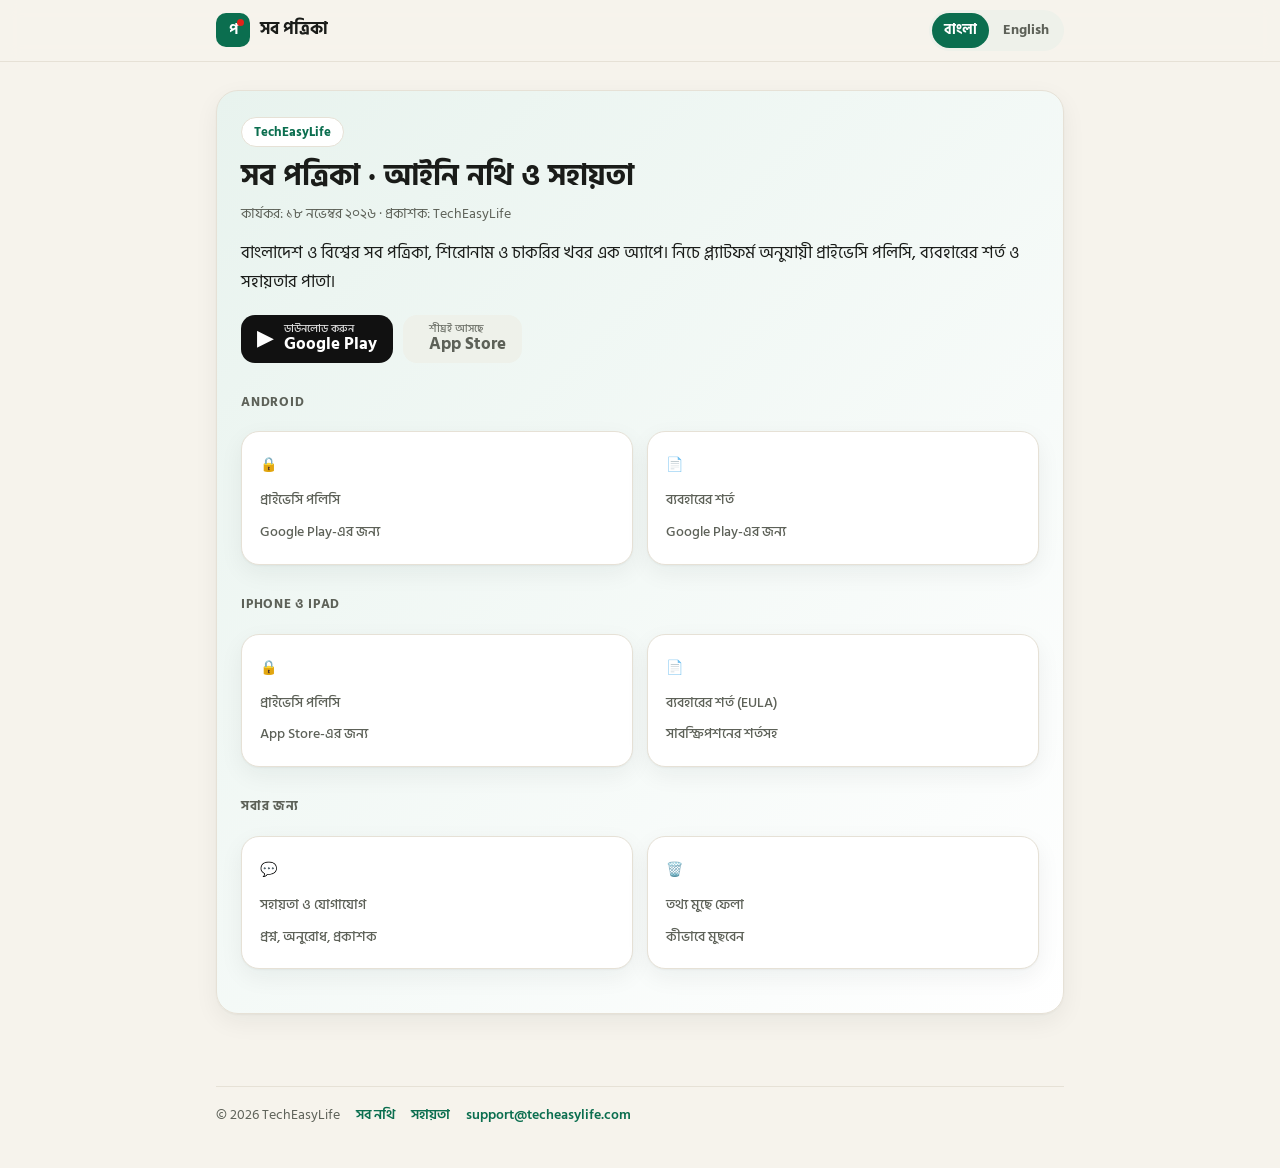
==== index.html @ 71c76f12 "Privacy policies, terms, support and data deletion for All Newspapers (Android and iPhone/iPad) Co-A" ====
<!doctype html>
<html lang="bn">
<head>
<meta charset="utf-8">
<meta name="viewport" content="width=device-width, initial-scale=1">
<title>All Newspapers · Legal &amp; support · All Newspapers (সব পত্রিকা)</title>
<meta name="description" content="All Newspapers · Legal &amp; support for All Newspapers (সব পত্রিকা), published by TechEasyLife.">
<link rel="canonical" href="https://monjil404.github.io/sob-potrika-legal/index.html">
<link rel="icon" href="favicon.svg" type="image/svg+xml">
<meta name="theme-color" content="#0b6e4f">
<link rel="preconnect" href="https://fonts.googleapis.com"><link rel="preconnect" href="https://fonts.gstatic.com" crossorigin>
<link href="https://fonts.googleapis.com/css2?family=Hind+Siliguri:wght@400;500;600;700&display=swap" rel="stylesheet">
<link rel="stylesheet" href="assets/style.css">
</head>
<body>
<header class="top"><div class="in">
  <a class="brand" href="index.html"><span class="logo">প</span><span><span class="bn">সব পত্রিকা</span><span class="en">All Newspapers</span></span></a>
  <span class="sp"></span>
  <div class="lang" role="group" aria-label="Language"><button data-l="bn" aria-pressed="true">বাংলা</button><button data-l="en" aria-pressed="false">English</button></div>
</div></header>
<main>
  <div class="hero">
    <div class="badge"><span class="bn">TechEasyLife</span><span class="en">TechEasyLife</span></div>
    <h1><span class="bn">সব পত্রিকা · আইনি নথি ও সহায়তা</span><span class="en">All Newspapers · Legal & support</span></h1>
    <p class="meta"><span class="bn">কার্যকর: ১৮ নভেম্বর ২০২৬ · প্রকাশক: TechEasyLife</span><span class="en">Effective 18 November 2026 · Published by TechEasyLife</span></p>
    <p class="bn" style="margin-top:12px">বাংলাদেশ ও বিশ্বের সব পত্রিকা, শিরোনাম ও চাকরির খবর এক অ্যাপে। নিচে প্ল্যাটফর্ম অনুযায়ী প্রাইভেসি পলিসি, ব্যবহারের শর্ত ও সহায়তার পাতা।</p><p class="en" style="margin-top:12px">Every newspaper, headline and job circular from Bangladesh and the world, in one app. Below are the privacy policy, terms and support pages for each platform.</p><div class="stores"><a class="store" href="https://play.google.com/store/apps/details?id=com.techeasylife.allbanglanewspaper"><span class="ic">▶</span><span><small><span class="bn">ডাউনলোড করুন</span><span class="en">Get it on</span></small>Google Play</span></a><span class="store soon"><span class="ic"></span><span><small><span class="bn">শীঘ্রই আসছে</span><span class="en">Coming soon to the</span></small>App Store</span></span></div><div class="group"><span class="bn">Android</span><span class="en">Android</span></div><div class="grid"><a class="tile" href="android/privacy.html"><span class="ic">🔒</span><b><span class="bn">প্রাইভেসি পলিসি</span><span class="en">Privacy Policy</span></b><span><span class="bn">Google Play-এর জন্য</span><span class="en">For Google Play</span></span></a><a class="tile" href="android/terms.html"><span class="ic">📄</span><b><span class="bn">ব্যবহারের শর্ত</span><span class="en">Terms of Use</span></b><span><span class="bn">Google Play-এর জন্য</span><span class="en">For Google Play</span></span></a></div><div class="group"><span class="bn">iPhone ও iPad</span><span class="en">iPhone &amp; iPad</span></div><div class="grid"><a class="tile" href="ios/privacy.html"><span class="ic">🔒</span><b><span class="bn">প্রাইভেসি পলিসি</span><span class="en">Privacy Policy</span></b><span><span class="bn">App Store-এর জন্য</span><span class="en">For the App Store</span></span></a><a class="tile" href="ios/terms.html"><span class="ic">📄</span><b><span class="bn">ব্যবহারের শর্ত (EULA)</span><span class="en">Terms of Use (EULA)</span></b><span><span class="bn">সাবস্ক্রিপশনের শর্তসহ</span><span class="en">Including subscription terms</span></span></a></div><div class="group"><span class="bn">সবার জন্য</span><span class="en">For everyone</span></div><div class="grid"><a class="tile" href="support.html"><span class="ic">💬</span><b><span class="bn">সহায়তা ও যোগাযোগ</span><span class="en">Support & contact</span></b><span><span class="bn">প্রশ্ন, অনুরোধ, প্রকাশক</span><span class="en">Questions, requests, publishers</span></span></a><a class="tile" href="data-deletion.html"><span class="ic">🗑️</span><b><span class="bn">তথ্য মুছে ফেলা</span><span class="en">Delete your data</span></b><span><span class="bn">কীভাবে মুছবেন</span><span class="en">How to remove your data</span></span></a></div>
  </div>
  
</main>
<footer><div class="row">
  <span>© 2026 TechEasyLife</span>
  <a href="index.html"><span class="bn">সব নথি</span><span class="en">All documents</span></a>
  <a href="support.html"><span class="bn">সহায়তা</span><span class="en">Support</span></a>
  <a href="mailto:support@techeasylife.com">support@techeasylife.com</a>
</div></footer>
<script src="assets/lang.js"></script>
</body>
</html>
---- assets/style.css ----
:root{--bg:#f6f3ec;--card:#fff;--ink:#1a1c19;--muted:#5d6158;--line:#e6e1d6;--brand:#0b6e4f;--brand-2:#e2231a;--soft:#e8f3ee;--chip:#eef1ea;--shadow:0 1px 2px rgba(0,0,0,.04),0 8px 24px rgba(16,40,30,.06)}
@media (prefers-color-scheme:dark){:root{--bg:#0f1210;--card:#171b18;--ink:#e7e5df;--muted:#a3a89f;--line:#262c27;--brand:#6fd1a8;--brand-2:#ff6b5f;--soft:#13261e;--chip:#1e2420;--shadow:none}}
*{box-sizing:border-box}html{scroll-behavior:smooth}
body{margin:0;background:var(--bg);color:var(--ink);font:16.5px/1.75 "Hind Siliguri","Noto Sans Bengali",system-ui,-apple-system,"Segoe UI",sans-serif;-webkit-font-smoothing:antialiased}
a{color:var(--brand);text-decoration:none;font-weight:600}a:hover{text-decoration:underline}
.top{position:sticky;top:0;z-index:5;background:color-mix(in srgb,var(--bg) 88%,transparent);backdrop-filter:saturate(1.4) blur(10px);-webkit-backdrop-filter:saturate(1.4) blur(10px);border-bottom:1px solid var(--line)}
.top .in{max-width:880px;margin:0 auto;padding:10px 16px;display:flex;align-items:center;gap:12px}
.brand{display:flex;align-items:center;gap:10px;color:var(--ink);font-weight:800;font-size:17px}
.brand:hover{text-decoration:none}
.logo{width:34px;height:34px;border-radius:10px;background:var(--brand);display:grid;place-items:center;color:#fff;font-weight:800;font-size:15px;position:relative;flex:none}
.logo:after{content:"";position:absolute;top:6px;right:6px;width:7px;height:7px;border-radius:50%;background:var(--brand-2)}
.sp{flex:1}
.lang{display:inline-flex;background:var(--chip);border-radius:999px;padding:3px;gap:2px}
.lang button{border:0;background:transparent;color:var(--muted);font:inherit;font-size:14px;font-weight:700;padding:5px 12px;border-radius:999px;cursor:pointer}
.lang button[aria-pressed=true]{background:var(--brand);color:#fff}
@media (prefers-color-scheme:dark){.lang button[aria-pressed=true]{color:#06140e}}
main{max-width:880px;margin:0 auto;padding:28px 16px 72px}
.hero{background:linear-gradient(135deg,var(--soft),var(--card));border:1px solid var(--line);border-radius:22px;padding:26px 24px;box-shadow:var(--shadow)}
.badge{display:inline-flex;align-items:center;gap:6px;font-size:13px;font-weight:700;color:var(--brand);background:var(--card);border:1px solid var(--line);border-radius:999px;padding:3px 12px;margin-bottom:10px}
h1{font-size:30px;line-height:1.3;margin:0 0 6px}
.meta{color:var(--muted);font-size:14px;margin:0}
.toc{margin:18px 0 0;display:flex;flex-wrap:wrap;gap:8px}
.toc a{font-size:14px;background:var(--card);border:1px solid var(--line);border-radius:999px;padding:4px 12px;color:var(--ink);font-weight:600}
.toc a:hover{border-color:var(--brand);text-decoration:none}
section.card{background:var(--card);border:1px solid var(--line);border-radius:18px;padding:6px 24px 18px;margin:16px 0;box-shadow:var(--shadow);scroll-margin-top:72px}
h2{font-size:21px;margin:18px 0 6px;display:flex;align-items:center;gap:10px}
h2 .n{flex:none;width:28px;height:28px;border-radius:9px;background:var(--soft);color:var(--brand);display:grid;place-items:center;font-size:14px;font-weight:800}
h3{font-size:17px;margin:16px 0 4px}
p{margin:8px 0}ul{margin:6px 0;padding-left:22px}li{margin:4px 0}
.note{background:var(--soft);border-radius:14px;padding:12px 16px;margin:12px 0;font-size:15px}
table{width:100%;border-collapse:collapse;margin:10px 0;font-size:15px}
th,td{text-align:left;vertical-align:top;padding:9px 10px;border-bottom:1px solid var(--line)}
th{font-size:13px;text-transform:uppercase;letter-spacing:.03em;color:var(--muted)}
.grid{display:grid;grid-template-columns:repeat(auto-fit,minmax(240px,1fr));gap:14px;margin:18px 0}
.tile{display:block;background:var(--card);border:1px solid var(--line);border-radius:18px;padding:18px;color:var(--ink);box-shadow:var(--shadow);transition:transform .15s,border-color .15s}
.tile:hover{transform:translateY(-2px);border-color:var(--brand);text-decoration:none}
.tile b{display:block;font-size:17px;margin:6px 0 2px}.tile span{color:var(--muted);font-size:14px;font-weight:500}
.ic{font-size:22px}
.stores{display:flex;flex-wrap:wrap;gap:10px;margin:18px 0 4px}
.store{display:inline-flex;align-items:center;gap:10px;background:#111;color:#fff;border-radius:14px;padding:8px 16px;font-weight:700;font-size:17px;line-height:1.15}
.store:hover{text-decoration:none;opacity:.9}.store small{display:block;font-size:11px;font-weight:500;opacity:.85}
.store .ic{font-size:22px}.store.soon{background:var(--chip);color:var(--muted)}
@media (prefers-color-scheme:dark){.store{background:#fff;color:#111}}
.group{margin:28px 0 6px;font-size:13px;font-weight:800;letter-spacing:.06em;text-transform:uppercase;color:var(--muted)}
footer{max-width:880px;margin:0 auto;padding:0 16px 40px;color:var(--muted);font-size:14px}
footer .row{border-top:1px solid var(--line);padding-top:16px;display:flex;flex-wrap:wrap;gap:6px 16px}
[lang=en] .bn,[lang=bn] .en{display:none}
@media (max-width:560px){h1{font-size:25px}section.card{padding:4px 18px 16px}.hero{padding:22px 18px}
table,tbody,tr,td{display:block;width:100%}thead{display:none}
tr{border:1px solid var(--line);border-radius:14px;padding:6px 12px;margin:10px 0}
td{border:0;padding:4px 0}td:before{content:attr(data-l);display:block;font-size:12px;font-weight:700;letter-spacing:.03em;text-transform:uppercase;color:var(--muted)}}
@media print{.top,.toc,footer{display:none}section.card,.hero{box-shadow:none;break-inside:avoid}}
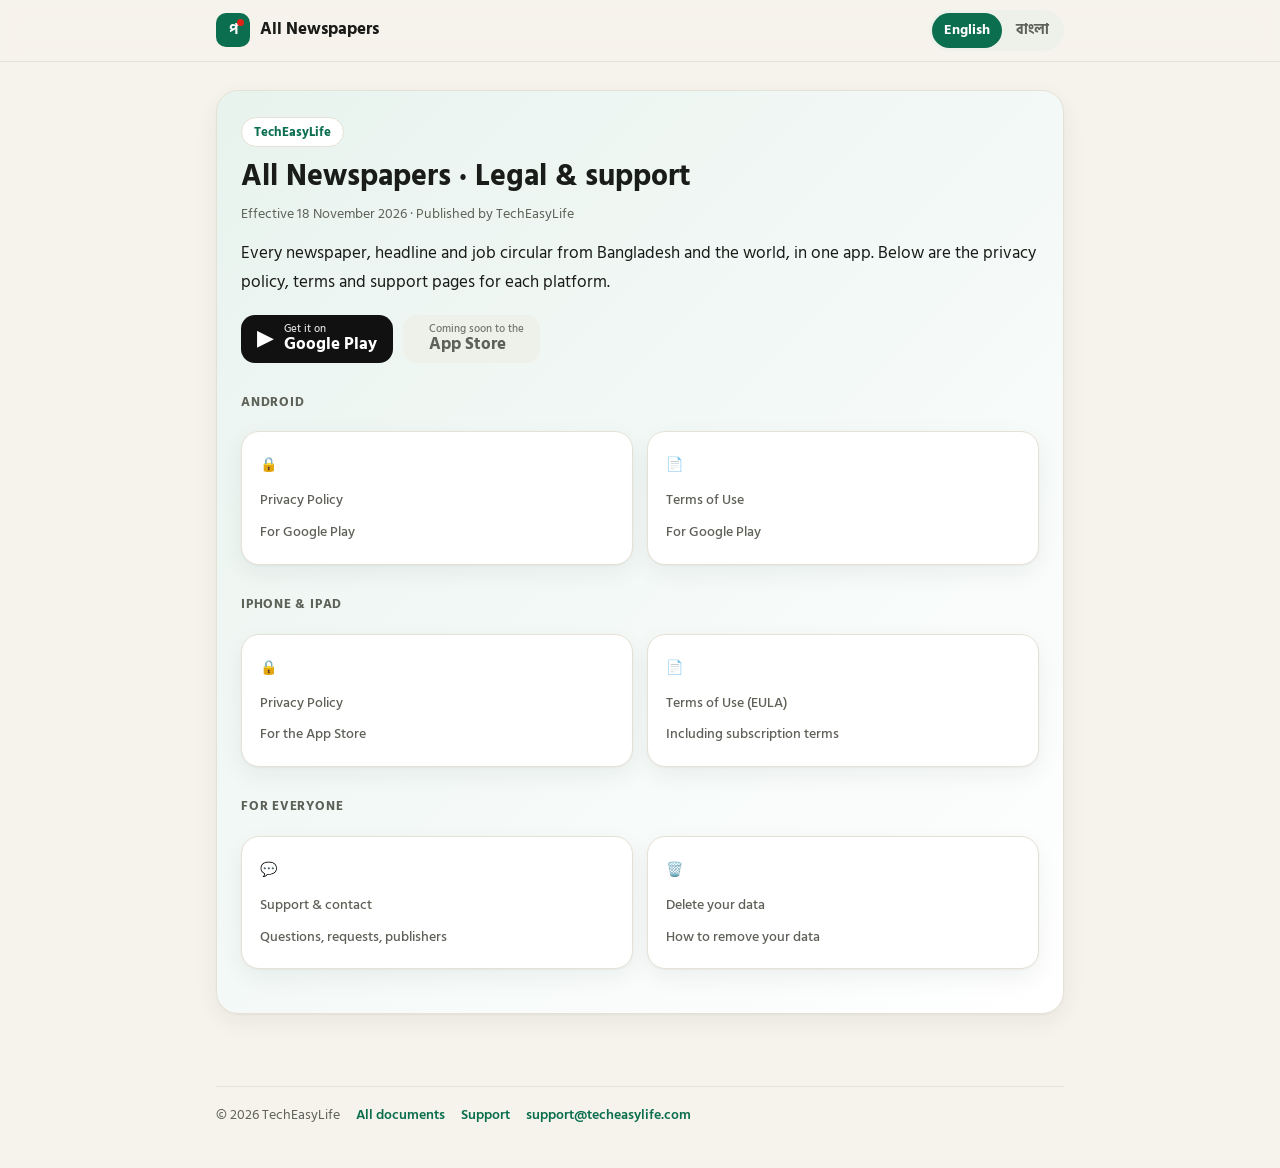
==== commit 4096f24f: "Legal pages open in English by default (Bangla one tap away)" ====
--- a/index.html
+++ b/index.html
@@ -1,5 +1,5 @@
 <!doctype html>
-<html lang="bn">
+<html lang="en">
 <head>
 <meta charset="utf-8">
 <meta name="viewport" content="width=device-width, initial-scale=1">
@@ -16,7 +16,7 @@
 <header class="top"><div class="in">
   <a class="brand" href="index.html"><span class="logo">প</span><span><span class="bn">সব পত্রিকা</span><span class="en">All Newspapers</span></span></a>
   <span class="sp"></span>
-  <div class="lang" role="group" aria-label="Language"><button data-l="bn" aria-pressed="true">বাংলা</button><button data-l="en" aria-pressed="false">English</button></div>
+  <div class="lang" role="group" aria-label="Language"><button data-l="en" aria-pressed="true">English</button><button data-l="bn" aria-pressed="false">বাংলা</button></div>
 </div></header>
 <main>
   <div class="hero">
